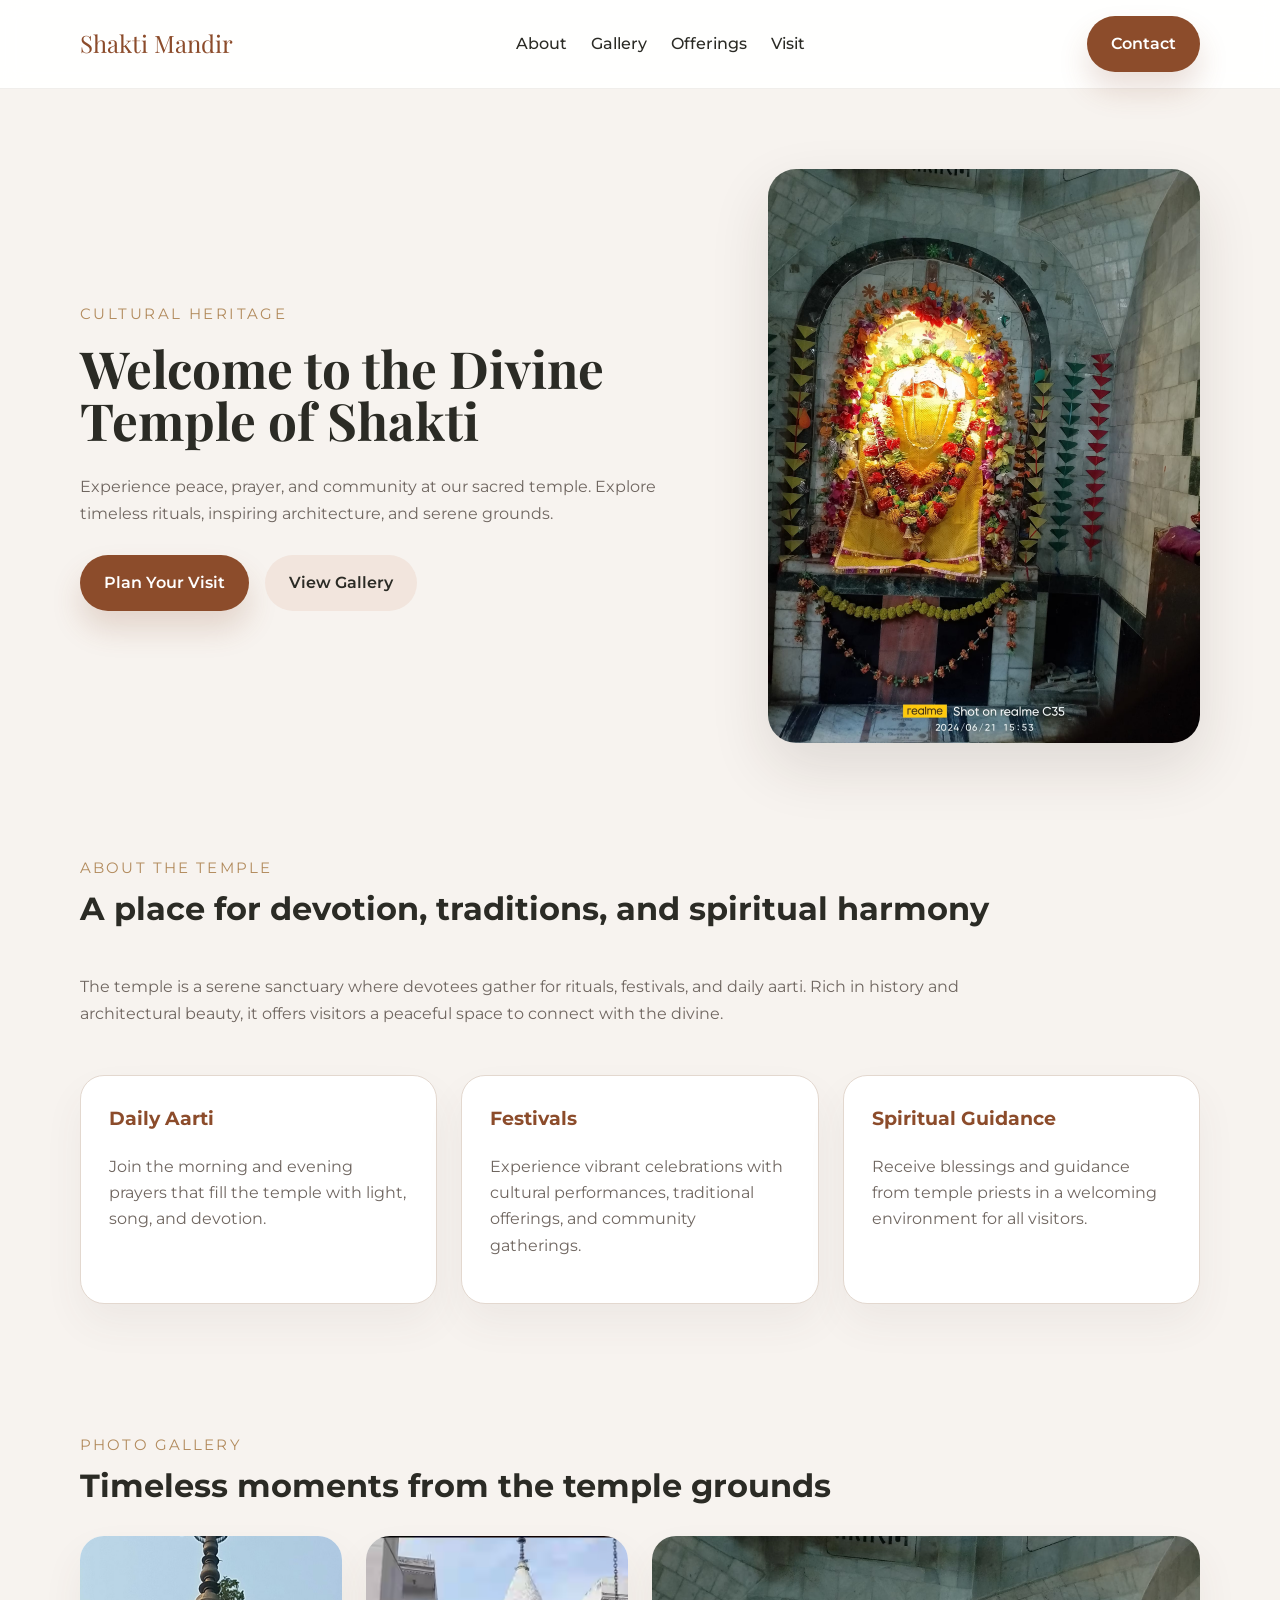
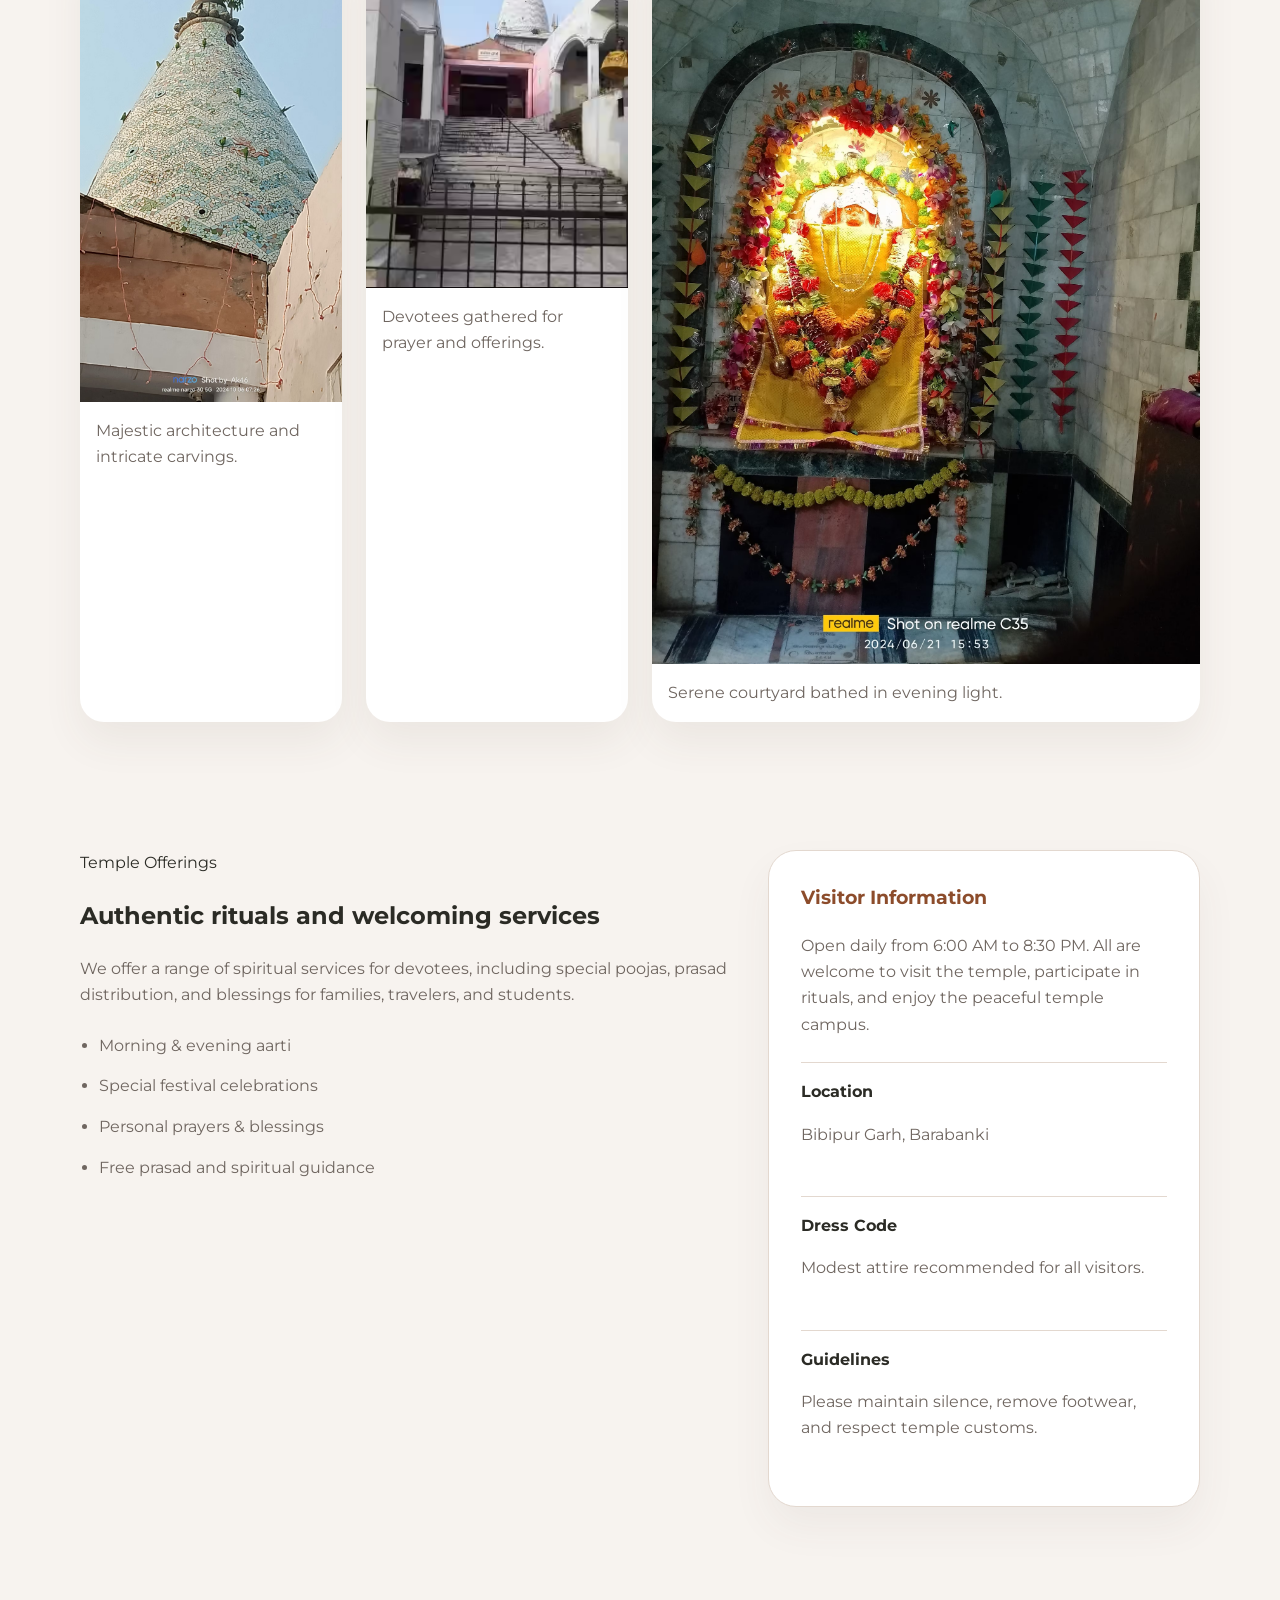
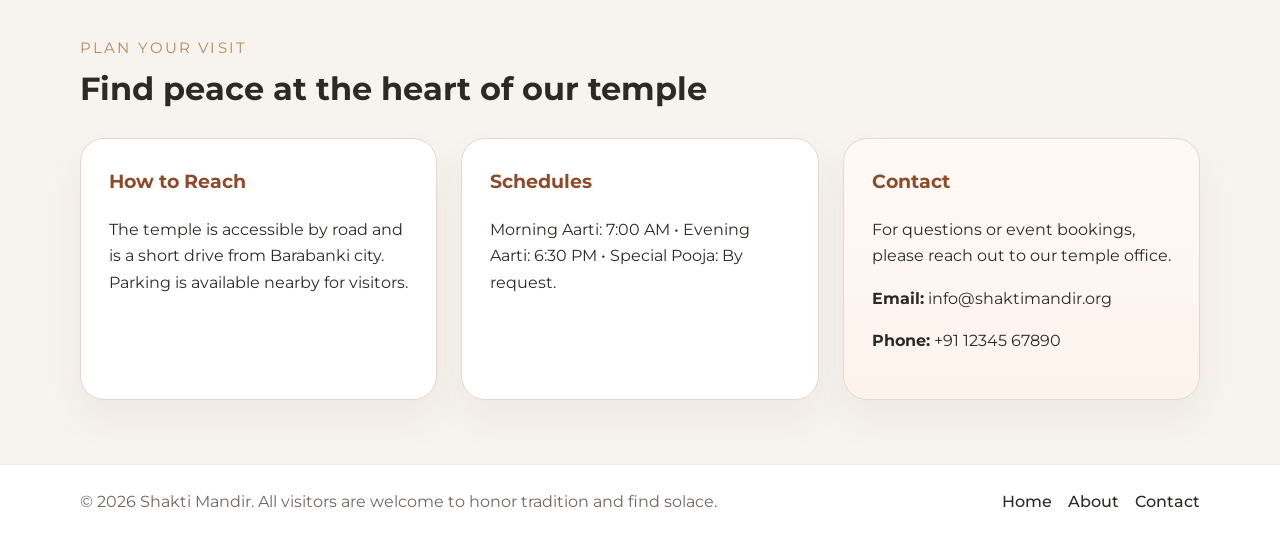
==== index.html @ 44717742 "Move website files to repo root and add temple website" ====
<!DOCTYPE html>
<html lang="en">
<head>
  <meta charset="UTF-8" />
  <meta name="viewport" content="width=device-width, initial-scale=1.0" />
  <title>Shakti Mandir Temple</title>
  <link rel="stylesheet" href="index.css" />
  <link rel="preconnect" href="https://fonts.googleapis.com" />
  <link rel="preconnect" href="https://fonts.gstatic.com" crossorigin />
  <link href="https://fonts.googleapis.com/css2?family=Montserrat:wght@400;500;600;700&family=Playfair+Display:wght@600;700&display=swap" rel="stylesheet" />
</head>
<body>
  <header class="site-header">
    <div class="container header-inner">
      <a href="#home" class="brand">Shakti Mandir</a>
      <nav class="site-nav">
        <a href="#about">About</a>
        <a href="#gallery">Gallery</a>
        <a href="#offerings">Offerings</a>
        <a href="#visit">Visit</a>
      </nav>
      <a href="#contact" class="btn btn-primary">Contact</a>
    </div>
  </header>

  <main>
    <section class="hero" id="home">
      <div class="container hero-grid">
        <div class="hero-copy">
          <span class="eyebrow">Cultural Heritage</span>
          <h1>Welcome to the Divine Temple of Shakti</h1>
          <p>Experience peace, prayer, and community at our sacred temple. Explore timeless rituals, inspiring architecture, and serene grounds.</p>
          <div class="hero-actions">
            <a href="#visit" class="btn btn-primary">Plan Your Visit</a>
            <a href="#gallery" class="btn btn-secondary">View Gallery</a>
          </div>
        </div>
        <div class="hero-image">
          <img src="images/durga-temple-bibipur-barabanki-bibipur-garh-barabanki-temples-wBeHMgMZD9.avif" alt="Temple exterior with sunrise glow" />
        </div>
      </div>
    </section>

    <section class="section about" id="about">
      <div class="container content-block">
        <div class="section-header">
          <span>About the Temple</span>
          <h2>A place for devotion, traditions, and spiritual harmony</h2>
        </div>
        <p>The temple is a serene sanctuary where devotees gather for rituals, festivals, and daily aarti. Rich in history and architectural beauty, it offers visitors a peaceful space to connect with the divine.</p>
        <div class="feature-cards">
          <article class="card">
            <h3>Daily Aarti</h3>
            <p>Join the morning and evening prayers that fill the temple with light, song, and devotion.</p>
          </article>
          <article class="card">
            <h3>Festivals</h3>
            <p>Experience vibrant celebrations with cultural performances, traditional offerings, and community gatherings.</p>
          </article>
          <article class="card">
            <h3>Spiritual Guidance</h3>
            <p>Receive blessings and guidance from temple priests in a welcoming environment for all visitors.</p>
          </article>
        </div>
      </div>
    </section>

    <section class="section gallery" id="gallery">
      <div class="container content-block">
        <div class="section-header">
          <span>Photo Gallery</span>
          <h2>Timeless moments from the temple grounds</h2>
        </div>
        <div class="gallery-grid">
          <div class="gallery-card">
            <img src="images/durga-temple-bibipur-barabanki-bibipur-garh-barabanki-temples-hGMBEGPZK8.avif" alt="Temple architecture and intricate carvings" />
            <p class="caption">Majestic architecture and intricate carvings.</p>
          </div>
          <div class="gallery-card">
            <img src="images/durga-temple-bibipur-barabanki-bibipur-garh-barabanki-temples-vw9dm4a9g9.avif" alt="Devotees offering prayers at the temple" />
            <p class="caption">Devotees gathered for prayer and offerings.</p>
          </div>
          <div class="gallery-card gallery-card-large">
            <img src="images/durga-temple-bibipur-barabanki-bibipur-garh-barabanki-temples-wBeHMgMZD9.avif" alt="Sacred temple courtyard at dusk" />
            <p class="caption">Serene courtyard bathed in evening light.</p>
          </div>
        </div>
      </div>
    </section>

    <section class="section offerings" id="offerings">
      <div class="container content-block split-block">
        <div>
          <span>Temple Offerings</span>
          <h2>Authentic rituals and welcoming services</h2>
          <p>We offer a range of spiritual services for devotees, including special poojas, prasad distribution, and blessings for families, travelers, and students.</p>
          <ul class="offerings-list">
            <li>Morning & evening aarti</li>
            <li>Special festival celebrations</li>
            <li>Personal prayers & blessings</li>
            <li>Free prasad and spiritual guidance</li>
          </ul>
        </div>
        <div class="info-card">
          <h3>Visitor Information</h3>
          <p>Open daily from 6:00 AM to 8:30 PM. All are welcome to visit the temple, participate in rituals, and enjoy the peaceful temple campus.</p>
          <div class="info-list">
            <div>
              <strong>Location</strong>
              <p>Bibipur Garh, Barabanki</p>
            </div>
            <div>
              <strong>Dress Code</strong>
              <p>Modest attire recommended for all visitors.</p>
            </div>
            <div>
              <strong>Guidelines</strong>
              <p>Please maintain silence, remove footwear, and respect temple customs.</p>
            </div>
          </div>
        </div>
      </div>
    </section>

    <section class="section visit" id="visit">
      <div class="container content-block">
        <div class="section-header">
          <span>Plan Your Visit</span>
          <h2>Find peace at the heart of our temple</h2>
        </div>
        <div class="visit-grid">
          <div class="visit-card">
            <h3>How to Reach</h3>
            <p>The temple is accessible by road and is a short drive from Barabanki city. Parking is available nearby for visitors.</p>
          </div>
          <div class="visit-card">
            <h3>Schedules</h3>
            <p>Morning Aarti: 7:00 AM • Evening Aarti: 6:30 PM • Special Pooja: By request.</p>
          </div>
          <div class="visit-card contact-card" id="contact">
            <h3>Contact</h3>
            <p>For questions or event bookings, please reach out to our temple office.</p>
            <p><strong>Email:</strong> info@shaktimandir.org</p>
            <p><strong>Phone:</strong> +91 12345 67890</p>
          </div>
        </div>
      </div>
    </section>
  </main>

  <footer class="site-footer">
    <div class="container footer-inner">
      <p>© 2026 Shakti Mandir. All visitors are welcome to honor tradition and find solace.</p>
      <div class="footer-links">
        <a href="#home">Home</a>
        <a href="#about">About</a>
        <a href="#contact">Contact</a>
      </div>
    </div>
  </footer>
</body>
</html>
---- index.css ----
:root {
  --bg: #f7f3ef;
  --canvas: #ffffff;
  --text: #2b2b25;
  --muted: #6f6660;
  --primary: #8c4c2b;
  --primary-soft: #f2e5dd;
  --accent: #b28b5d;
  --border: #e3d8cf;
  --shadow: 0 24px 60px rgba(46, 36, 25, 0.12);
  font-size: 16px;
}

* {
  box-sizing: border-box;
}

html {
  scroll-behavior: smooth;
}

body {
  margin: 0;
  font-family: 'Montserrat', sans-serif;
  background: var(--bg);
  color: var(--text);
  line-height: 1.65;
}

img {
  max-width: 100%;
  height: auto;
  display: block;
}

.container {
  width: min(1120px, calc(100% - 2rem));
  margin: 0 auto;
}

.site-header {
  position: sticky;
  top: 0;
  z-index: 20;
  background: rgba(255, 255, 255, 0.94);
  border-bottom: 1px solid rgba(151, 132, 117, 0.14);
  backdrop-filter: blur(10px);
}

.header-inner {
  display: flex;
  align-items: center;
  justify-content: space-between;
  gap: 1rem;
  padding: 1rem 0;
}

.brand {
  font-family: 'Playfair Display', serif;
  font-size: 1.5rem;
  color: var(--primary);
  text-decoration: none;
}

.site-nav {
  display: flex;
  gap: 1.5rem;
  flex-wrap: wrap;
}

.site-nav a,
.footer-links a {
  color: var(--text);
  text-decoration: none;
  font-weight: 500;
}

.btn {
  display: inline-flex;
  align-items: center;
  justify-content: center;
  padding: 0.92rem 1.5rem;
  border-radius: 999px;
  text-decoration: none;
  font-weight: 600;
  transition: transform 0.2s ease, box-shadow 0.2s ease;
}

.btn:hover {
  transform: translateY(-1px);
}

.btn-primary {
  background: var(--primary);
  color: #fff;
  box-shadow: 0 18px 30px rgba(140, 76, 43, 0.18);
}

.btn-secondary {
  background: var(--primary-soft);
  color: var(--text);
}

.hero {
  padding: 5rem 0 3rem;
}

.hero-grid {
  display: grid;
  grid-template-columns: 1.2fr 0.8fr;
  gap: 2.5rem;
  align-items: center;
}

.hero-copy {
  max-width: 620px;
}

.eyebrow {
  display: inline-block;
  margin-bottom: 1rem;
  font-size: 0.95rem;
  letter-spacing: 0.16em;
  text-transform: uppercase;
  color: var(--accent);
}

.hero-copy h1 {
  margin: 0;
  font-family: 'Playfair Display', serif;
  font-size: clamp(2.8rem, 4vw, 4.5rem);
  line-height: 1.02;
}

.hero-copy p {
  margin: 1.75rem 0;
  color: var(--muted);
  max-width: 40rem;
}

.hero-actions {
  display: flex;
  gap: 1rem;
  flex-wrap: wrap;
}

.hero-image {
  border-radius: 28px;
  overflow: hidden;
  box-shadow: var(--shadow);
}

.section {
  padding: 4rem 0;
}

.content-block {
  display: grid;
  gap: 2rem;
}

.section-header span {
  display: block;
  color: var(--accent);
  font-size: 0.95rem;
  letter-spacing: 0.14em;
  text-transform: uppercase;
  margin-bottom: 0.75rem;
}

.section-header h2 {
  margin: 0;
  font-size: clamp(2rem, 2.5vw, 2.8rem);
  line-height: 1.08;
}

.about p,
.offerings p {
  max-width: 56rem;
  color: var(--muted);
}

.feature-cards,
.gallery-grid,
.visit-grid,
.info-list {
  display: grid;
  gap: 1.5rem;
}

.feature-cards {
  grid-template-columns: repeat(auto-fit, minmax(220px, 1fr));
}

.card {
  padding: 1.75rem;
  border: 1px solid var(--border);
  border-radius: 24px;
  background: var(--canvas);
  box-shadow: 0 20px 40px rgba(87, 72, 60, 0.06);
}

.card h3 {
  margin-top: 0;
  color: var(--primary);
}

.gallery-grid {
  grid-template-columns: repeat(4, 1fr);
  gap: 1.5rem;
}

.gallery-card {
  border-radius: 24px;
  overflow: hidden;
  background: var(--canvas);
  box-shadow: 0 20px 40px rgba(87, 72, 60, 0.07);
}

.gallery-card-large {
  grid-column: span 2;
}

.gallery-card img {
  width: 100%;
  display: block;
}

.caption {
  margin: 1rem;
  color: var(--muted);
}

.split-block {
  grid-template-columns: 1.2fr 0.8fr;
  gap: 2.5rem;
  align-items: flex-start;
}

.offerings-list {
  padding-left: 1.2rem;
  margin: 1.5rem 0 0;
  color: var(--muted);
}

.offerings-list li {
  margin-bottom: 0.9rem;
}

.info-card {
  padding: 2rem;
  background: var(--canvas);
  border: 1px solid var(--border);
  border-radius: 28px;
  box-shadow: 0 20px 40px rgba(87, 72, 60, 0.06);
}

.info-card h3 {
  margin-top: 0;
  color: var(--primary);
}

.info-list {
  grid-template-columns: 1fr;
  gap: 1rem;
  margin-top: 1.5rem;
}

.info-list div {
  padding: 1rem 0;
  border-top: 1px solid var(--border);
}

.info-list strong {
  display: block;
  margin-bottom: 0.45rem;
  color: var(--text);
}

.visit-grid {
  grid-template-columns: repeat(3, minmax(220px, 1fr));
  gap: 1.5rem;
}

.visit-card,
.contact-card {
  padding: 1.75rem;
  border-radius: 24px;
  background: var(--canvas);
  border: 1px solid var(--border);
  box-shadow: 0 20px 40px rgba(87, 72, 60, 0.06);
}

.contact-card {
  background: linear-gradient(180deg, #fff9f5 0%, #fdf3ed 100%);
}

.visit-card h3,
.contact-card h3 {
  margin-top: 0;
  color: var(--primary);
}

.site-footer {
  border-top: 1px solid rgba(151, 132, 117, 0.16);
  background: var(--canvas);
}

.footer-inner {
  display: flex;
  align-items: center;
  justify-content: space-between;
  gap: 1rem;
  padding: 1.5rem 0;
}

.footer-links {
  display: flex;
  gap: 1rem;
  flex-wrap: wrap;
}

.footer-inner p {
  margin: 0;
  color: var(--muted);
}

@media (max-width: 900px) {
  .hero-grid,
  .split-block,
  .gallery-grid,
  .visit-grid {
    grid-template-columns: 1fr;
  }

  .gallery-card-large {
    grid-column: auto;
  }
}

@media (max-width: 720px) {
  .header-inner {
    flex-direction: column;
    align-items: stretch;
  }

  .site-nav {
    justify-content: center;
  }

  .hero {
    padding-top: 3rem;
  }

  .hero-copy h1 {
    font-size: 2.8rem;
  }

  .footer-inner {
    flex-direction: column;
    text-align: center;
  }
}
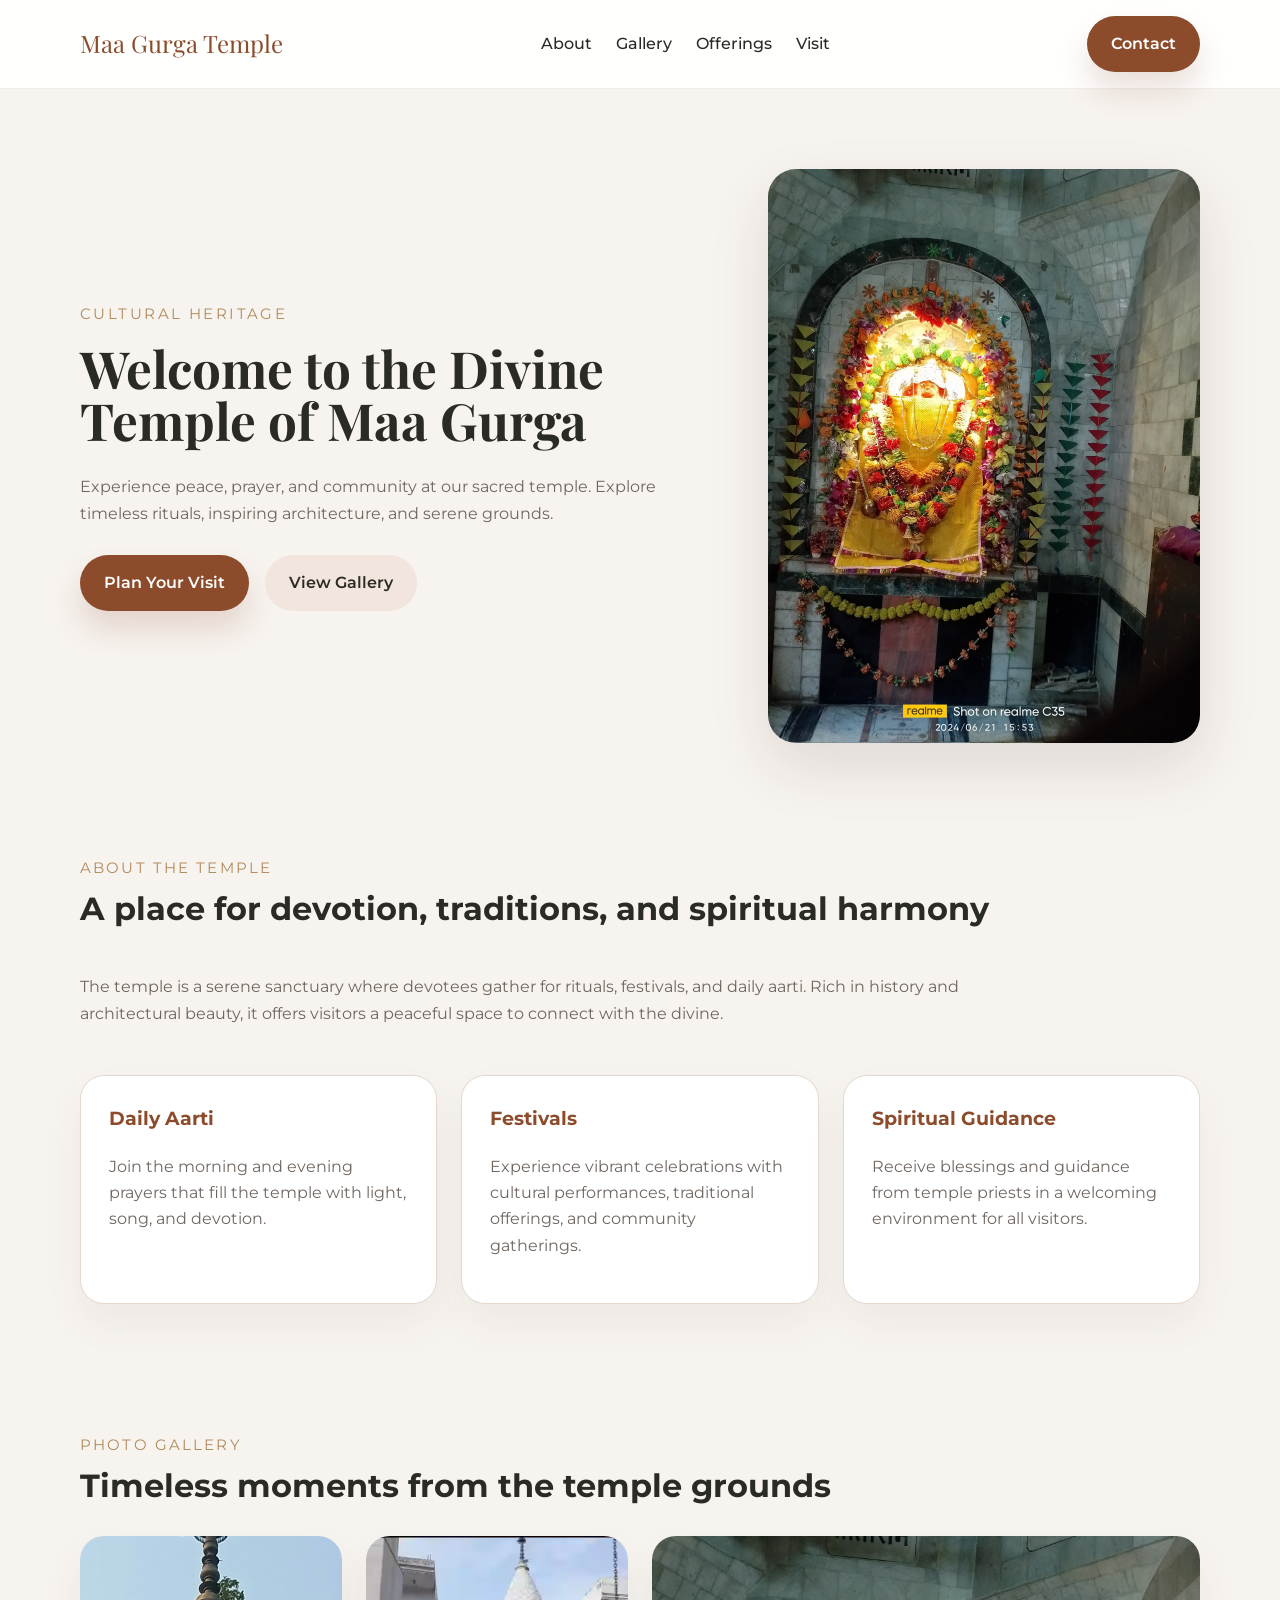
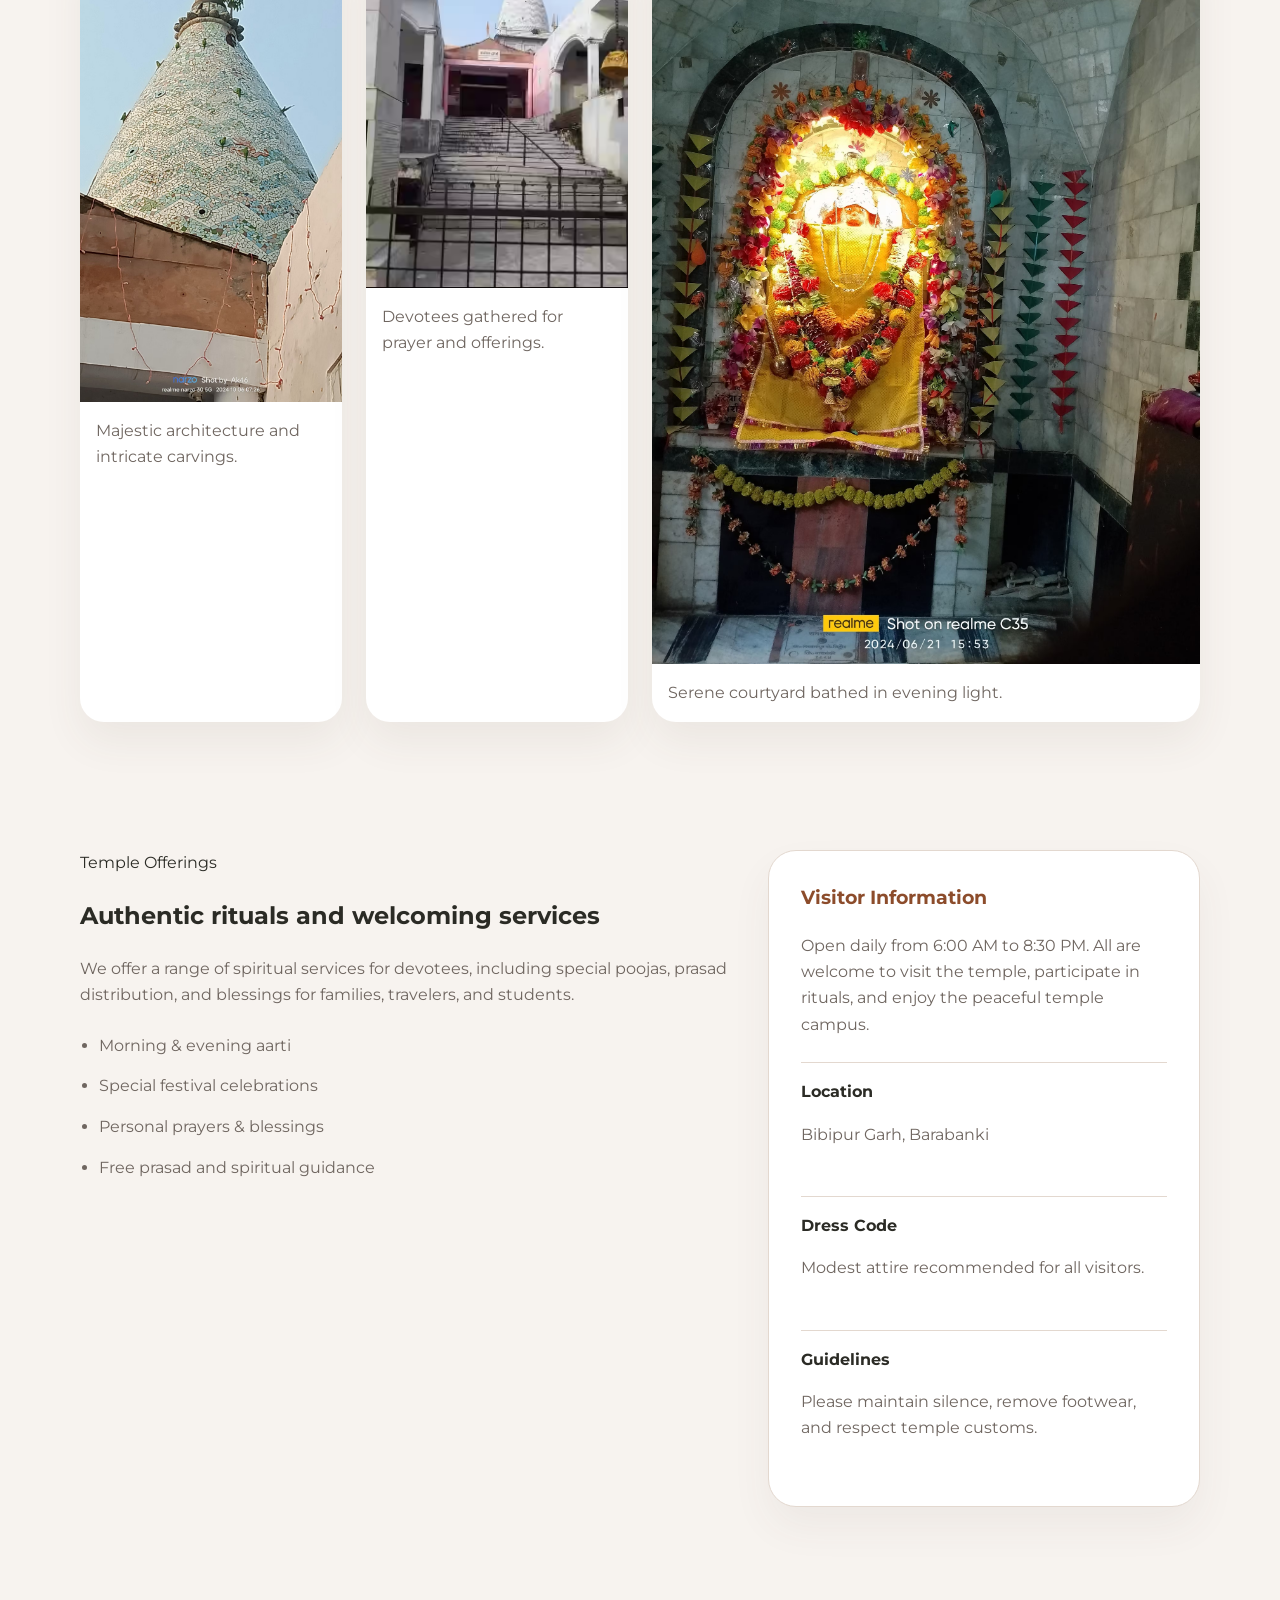
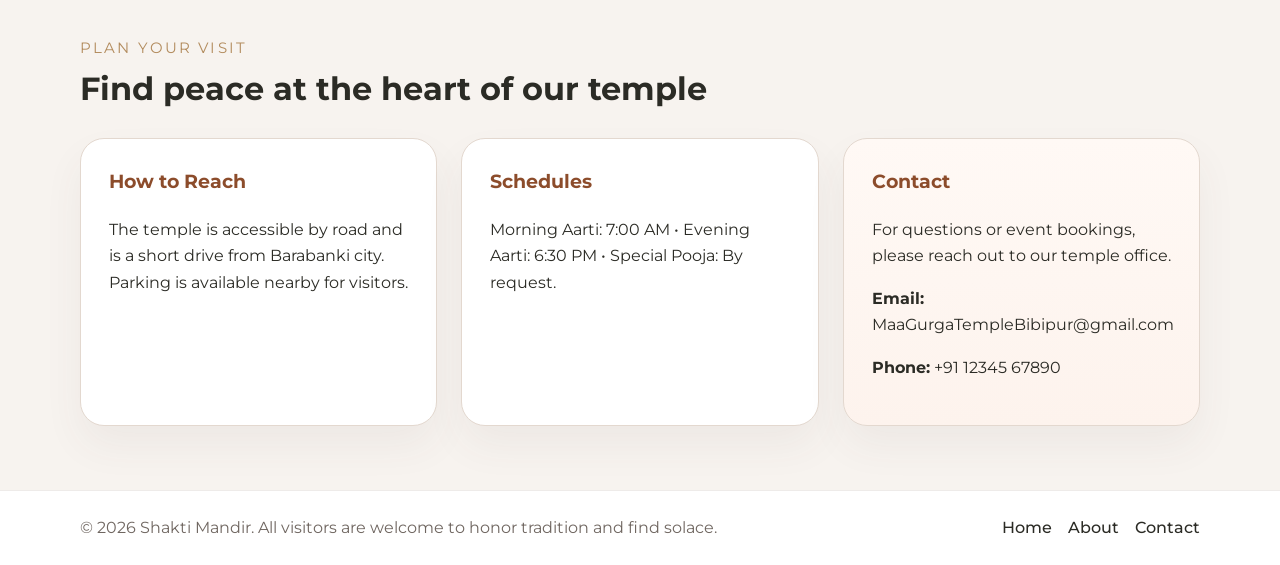
==== commit 36d14341: "Update temple website HTML" ====
--- a/index.html
+++ b/index.html
@@ -3,7 +3,7 @@
 <head>
   <meta charset="UTF-8" />
   <meta name="viewport" content="width=device-width, initial-scale=1.0" />
-  <title>Shakti Mandir Temple</title>
+  <title>Maa Gurga Temple</title>
   <link rel="stylesheet" href="index.css" />
   <link rel="preconnect" href="https://fonts.googleapis.com" />
   <link rel="preconnect" href="https://fonts.gstatic.com" crossorigin />
@@ -12,7 +12,7 @@
 <body>
   <header class="site-header">
     <div class="container header-inner">
-      <a href="#home" class="brand">Shakti Mandir</a>
+      <a href="#home" class="brand">Maa Gurga Temple</a>
       <nav class="site-nav">
         <a href="#about">About</a>
         <a href="#gallery">Gallery</a>
@@ -28,7 +28,7 @@
       <div class="container hero-grid">
         <div class="hero-copy">
           <span class="eyebrow">Cultural Heritage</span>
-          <h1>Welcome to the Divine Temple of Shakti</h1>
+          <h1>Welcome to the Divine Temple of Maa Gurga</h1>
           <p>Experience peace, prayer, and community at our sacred temple. Explore timeless rituals, inspiring architecture, and serene grounds.</p>
           <div class="hero-actions">
             <a href="#visit" class="btn btn-primary">Plan Your Visit</a>
@@ -140,7 +140,7 @@
           <div class="visit-card contact-card" id="contact">
             <h3>Contact</h3>
             <p>For questions or event bookings, please reach out to our temple office.</p>
-            <p><strong>Email:</strong> info@shaktimandir.org</p>
+            <p><strong>Email:</strong> MaaGurgaTempleBibipur@gmail.com</p>
             <p><strong>Phone:</strong> +91 12345 67890</p>
           </div>
         </div>
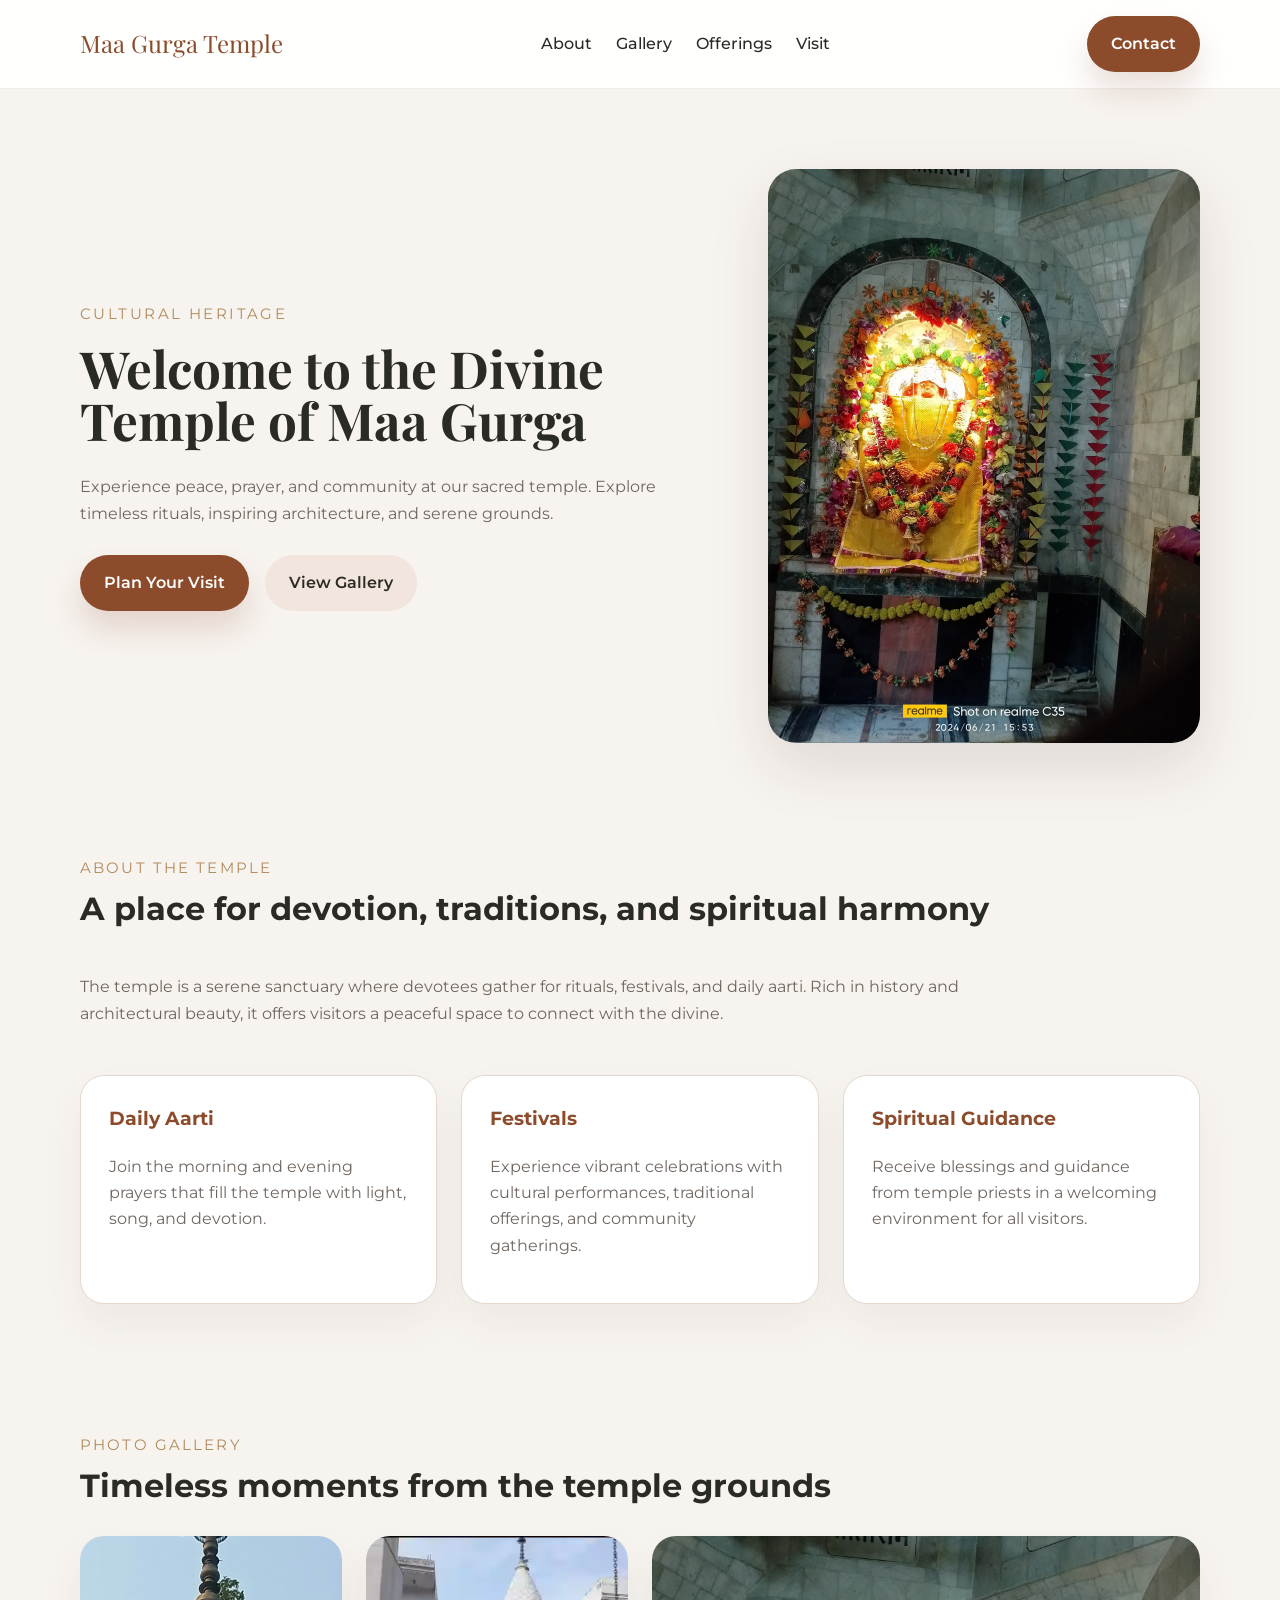
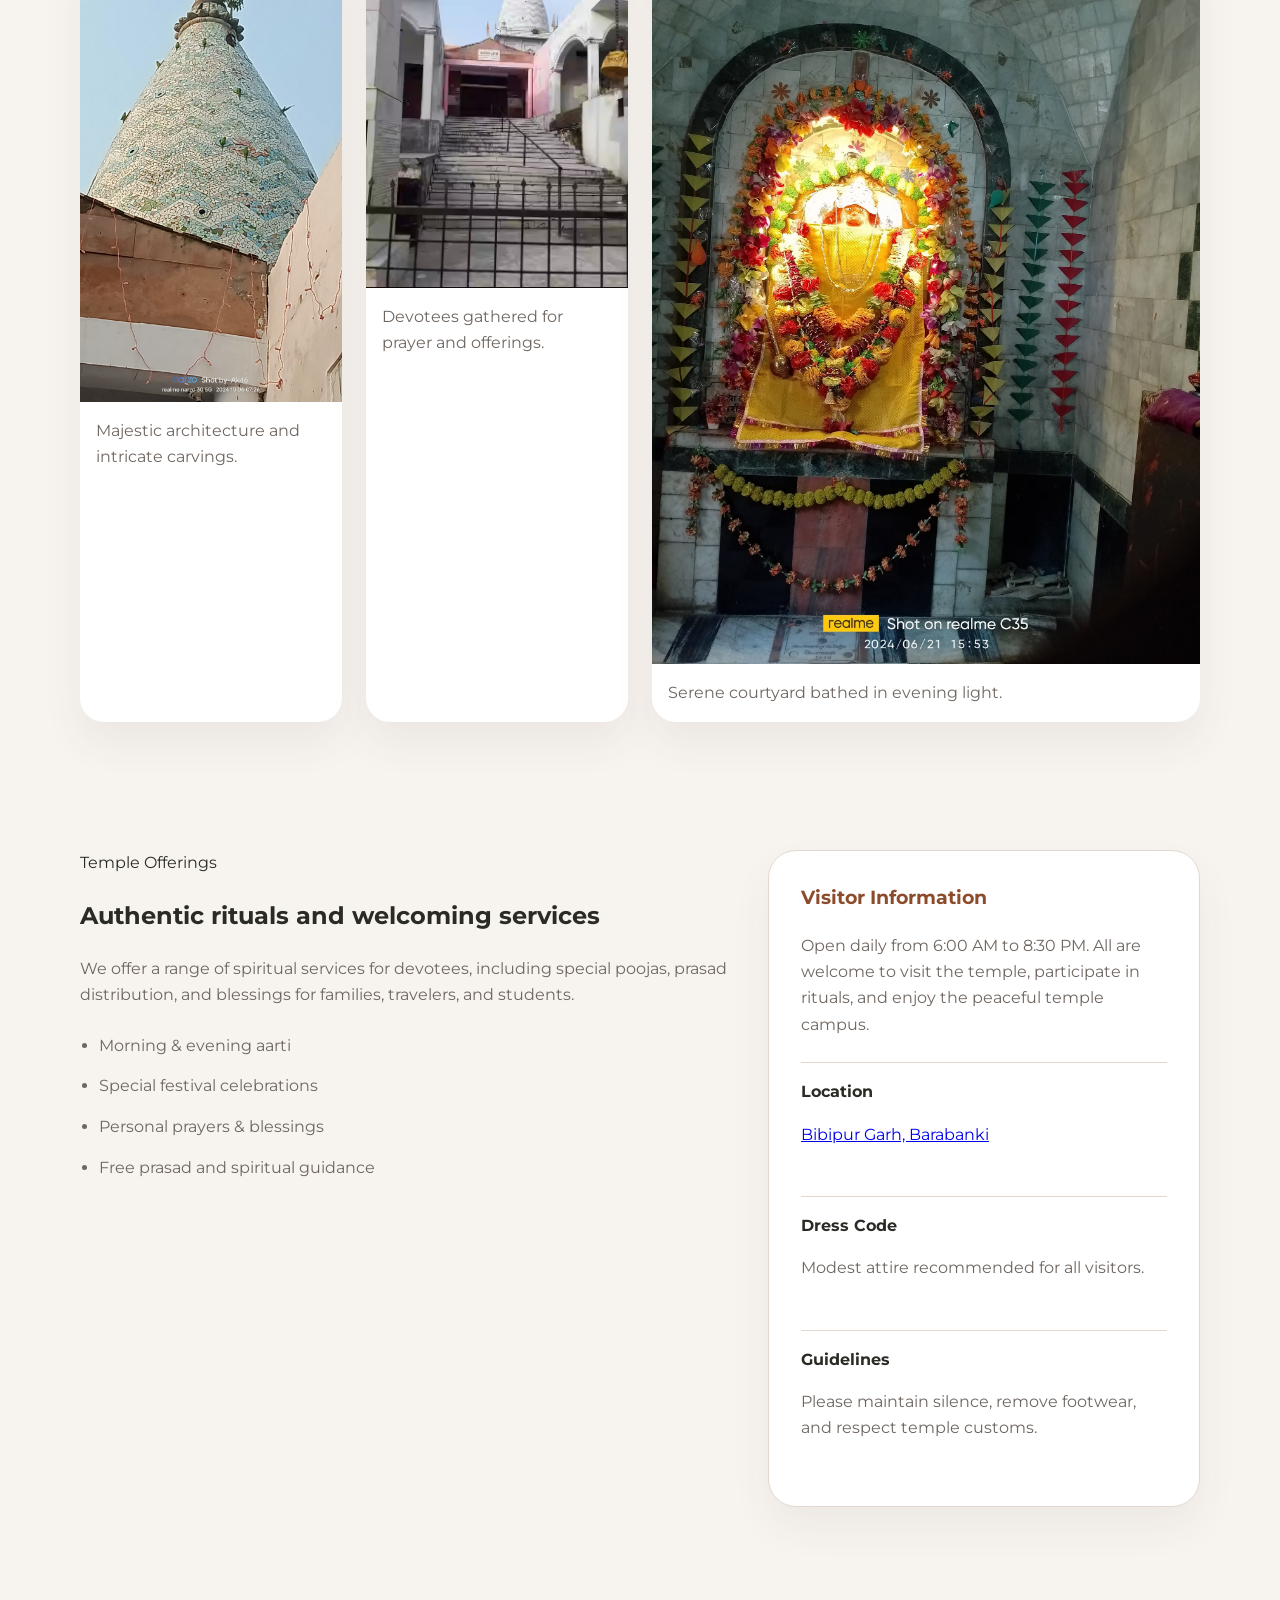
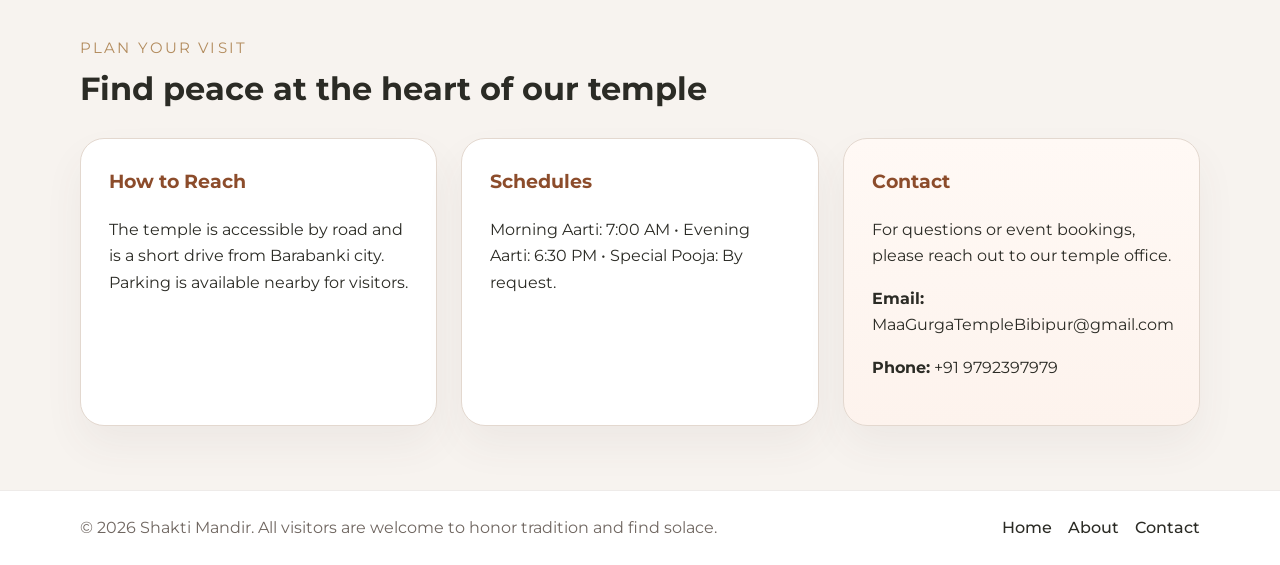
==== commit 585188e2: "Update temple website" ====
--- a/index.html
+++ b/index.html
@@ -107,7 +107,7 @@
           <div class="info-list">
             <div>
               <strong>Location</strong>
-              <p>Bibipur Garh, Barabanki</p>
+              <p><a href="https://www.google.com/maps/place/Durga+temple+bibipur+barabanki/@26.7893494,81.3192344,17z/data=!4m14!1m7!3m6!1s0x399bda6b3628f359:0xa2b83eccf897feaf!2sDurga+temple+bibipur+barabanki!8m2!3d26.7893494!4d81.3218093!16s%2Fg%2F11b6ljk_7f!3m5!1s0x399bda6b3628f359:0xa2b83eccf897feaf!8m2!3d26.7893494!4d81.3218093!16s%2Fg%2F11b6ljk_7f?entry=ttu&g_ep=EgoyMDI2MDQwOC4wIKXMDSoASAFQAw%3D%3D" target="_blank" rel="noreferrer">Bibipur Garh, Barabanki</a></p>
             </div>
             <div>
               <strong>Dress Code</strong>
@@ -141,7 +141,7 @@
             <h3>Contact</h3>
             <p>For questions or event bookings, please reach out to our temple office.</p>
             <p><strong>Email:</strong> MaaGurgaTempleBibipur@gmail.com</p>
-            <p><strong>Phone:</strong> +91 12345 67890</p>
+            <p><strong>Phone:</strong> +91 9792397979</p>
           </div>
         </div>
       </div>
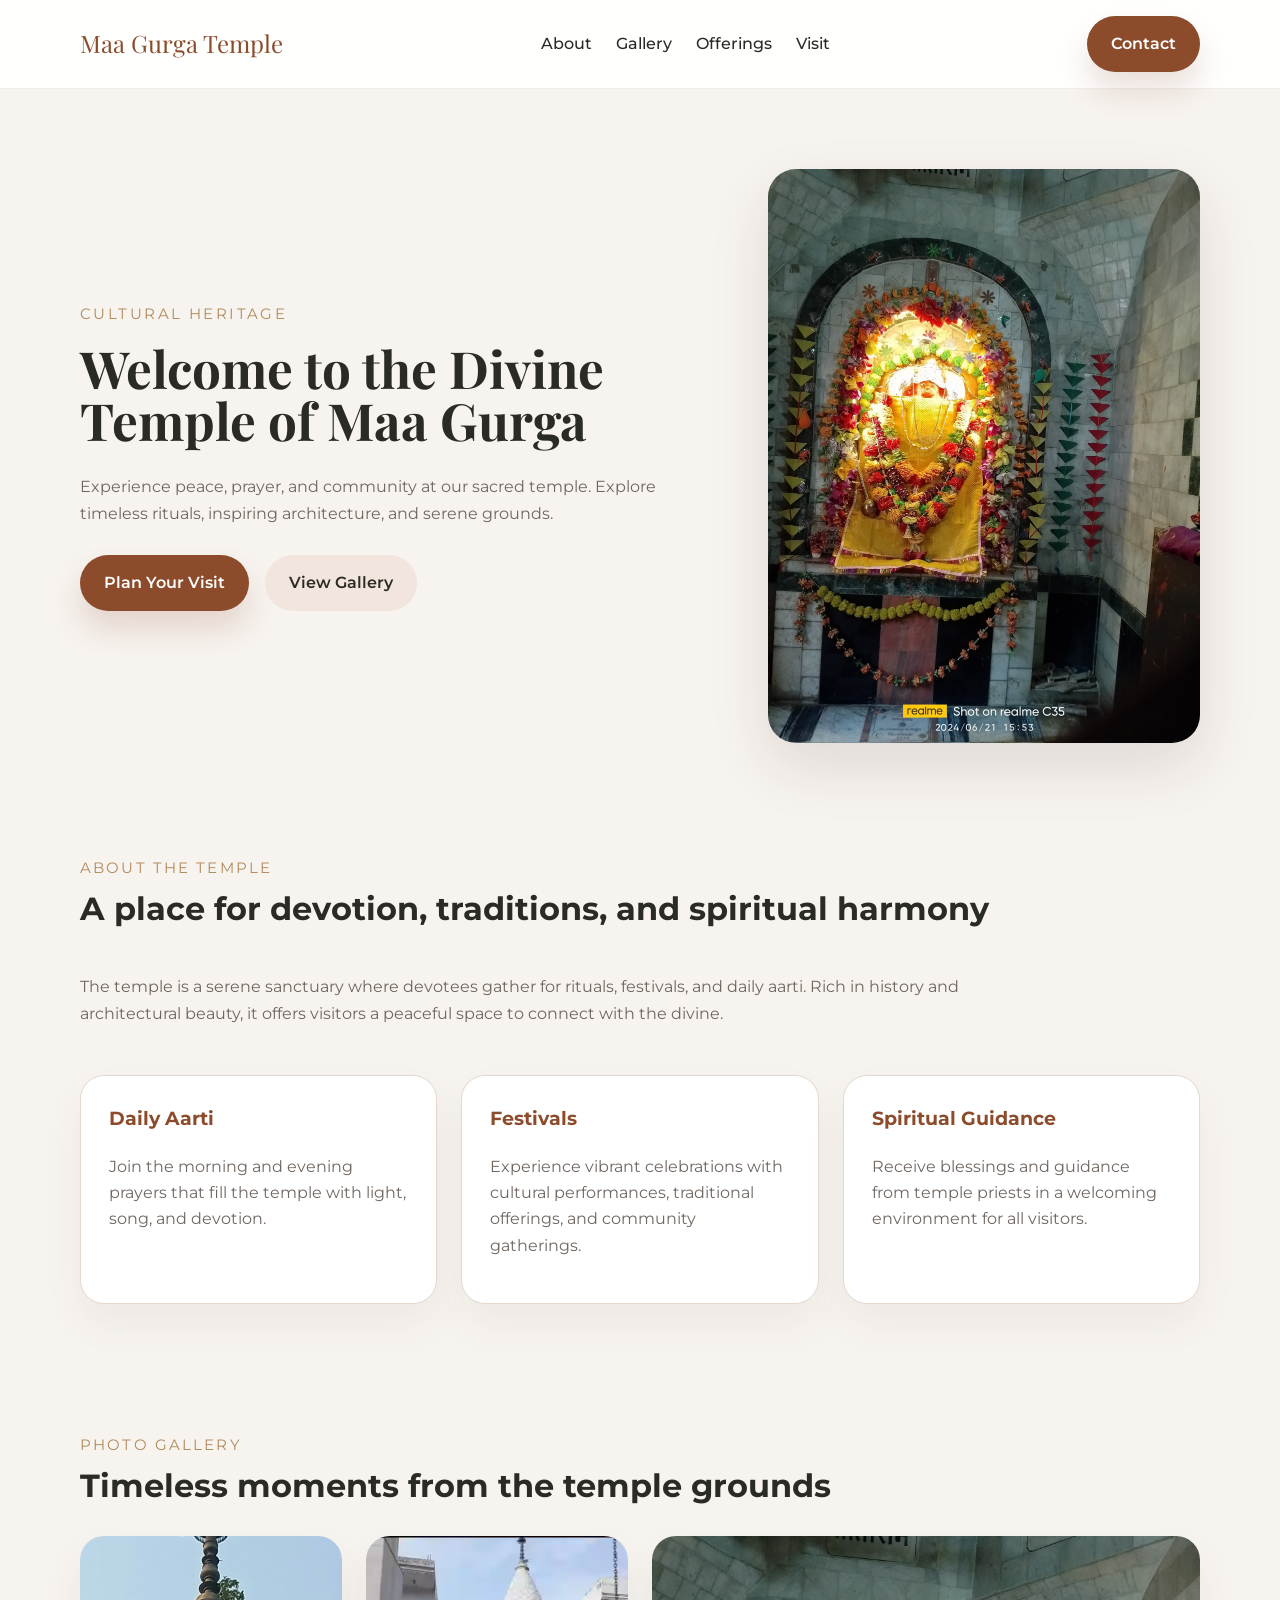
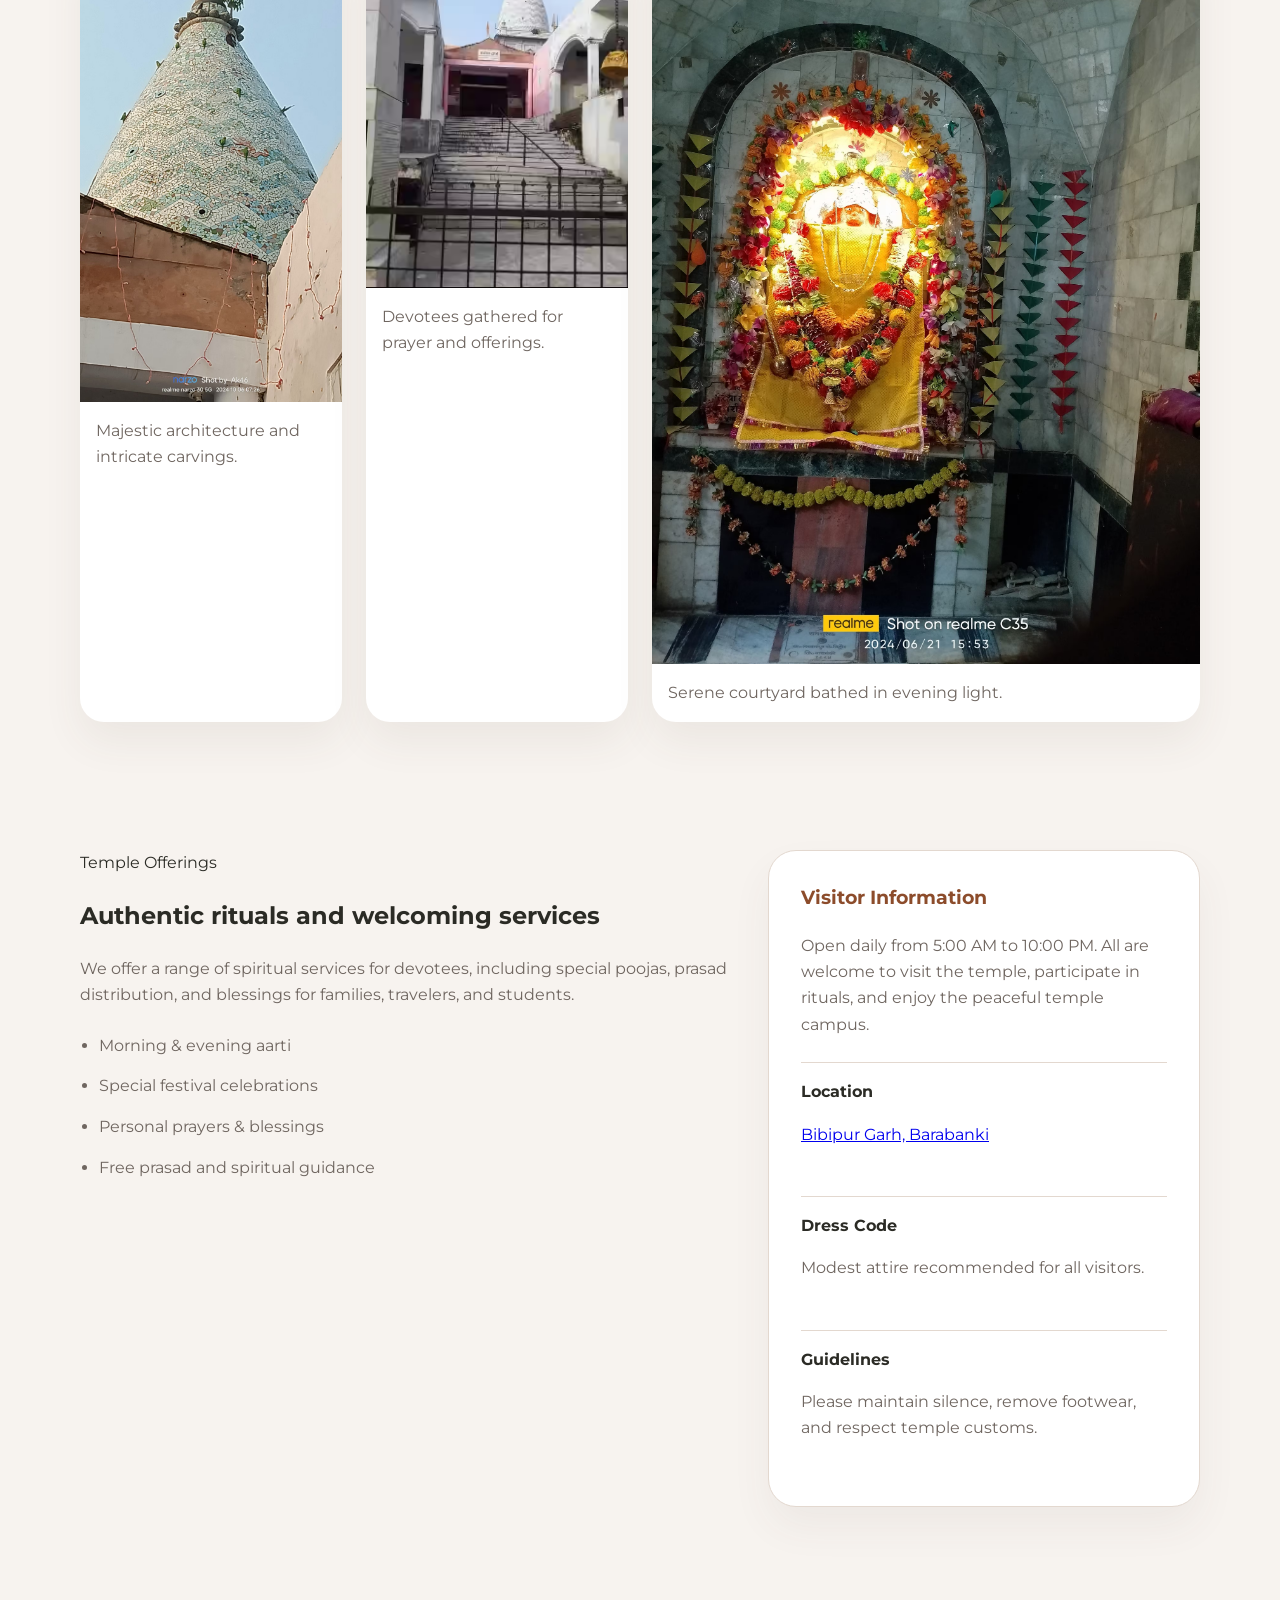
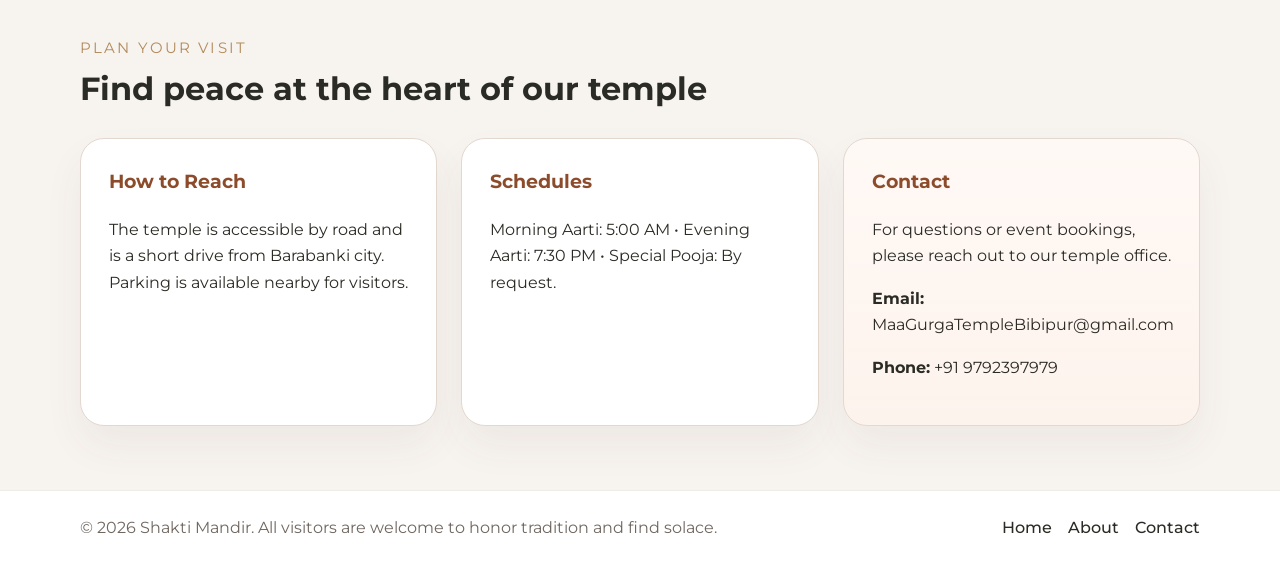
==== commit 8a608301: "Update temple website" ====
--- a/index.html
+++ b/index.html
@@ -103,7 +103,7 @@
         </div>
         <div class="info-card">
           <h3>Visitor Information</h3>
-          <p>Open daily from 6:00 AM to 8:30 PM. All are welcome to visit the temple, participate in rituals, and enjoy the peaceful temple campus.</p>
+          <p>Open daily from 5:00 AM to 10:00 PM. All are welcome to visit the temple, participate in rituals, and enjoy the peaceful temple campus.</p>
           <div class="info-list">
             <div>
               <strong>Location</strong>
@@ -135,7 +135,7 @@
           </div>
           <div class="visit-card">
             <h3>Schedules</h3>
-            <p>Morning Aarti: 7:00 AM • Evening Aarti: 6:30 PM • Special Pooja: By request.</p>
+            <p>Morning Aarti: 5:00 AM • Evening Aarti: 7:30 PM • Special Pooja: By request.</p>
           </div>
           <div class="visit-card contact-card" id="contact">
             <h3>Contact</h3>
